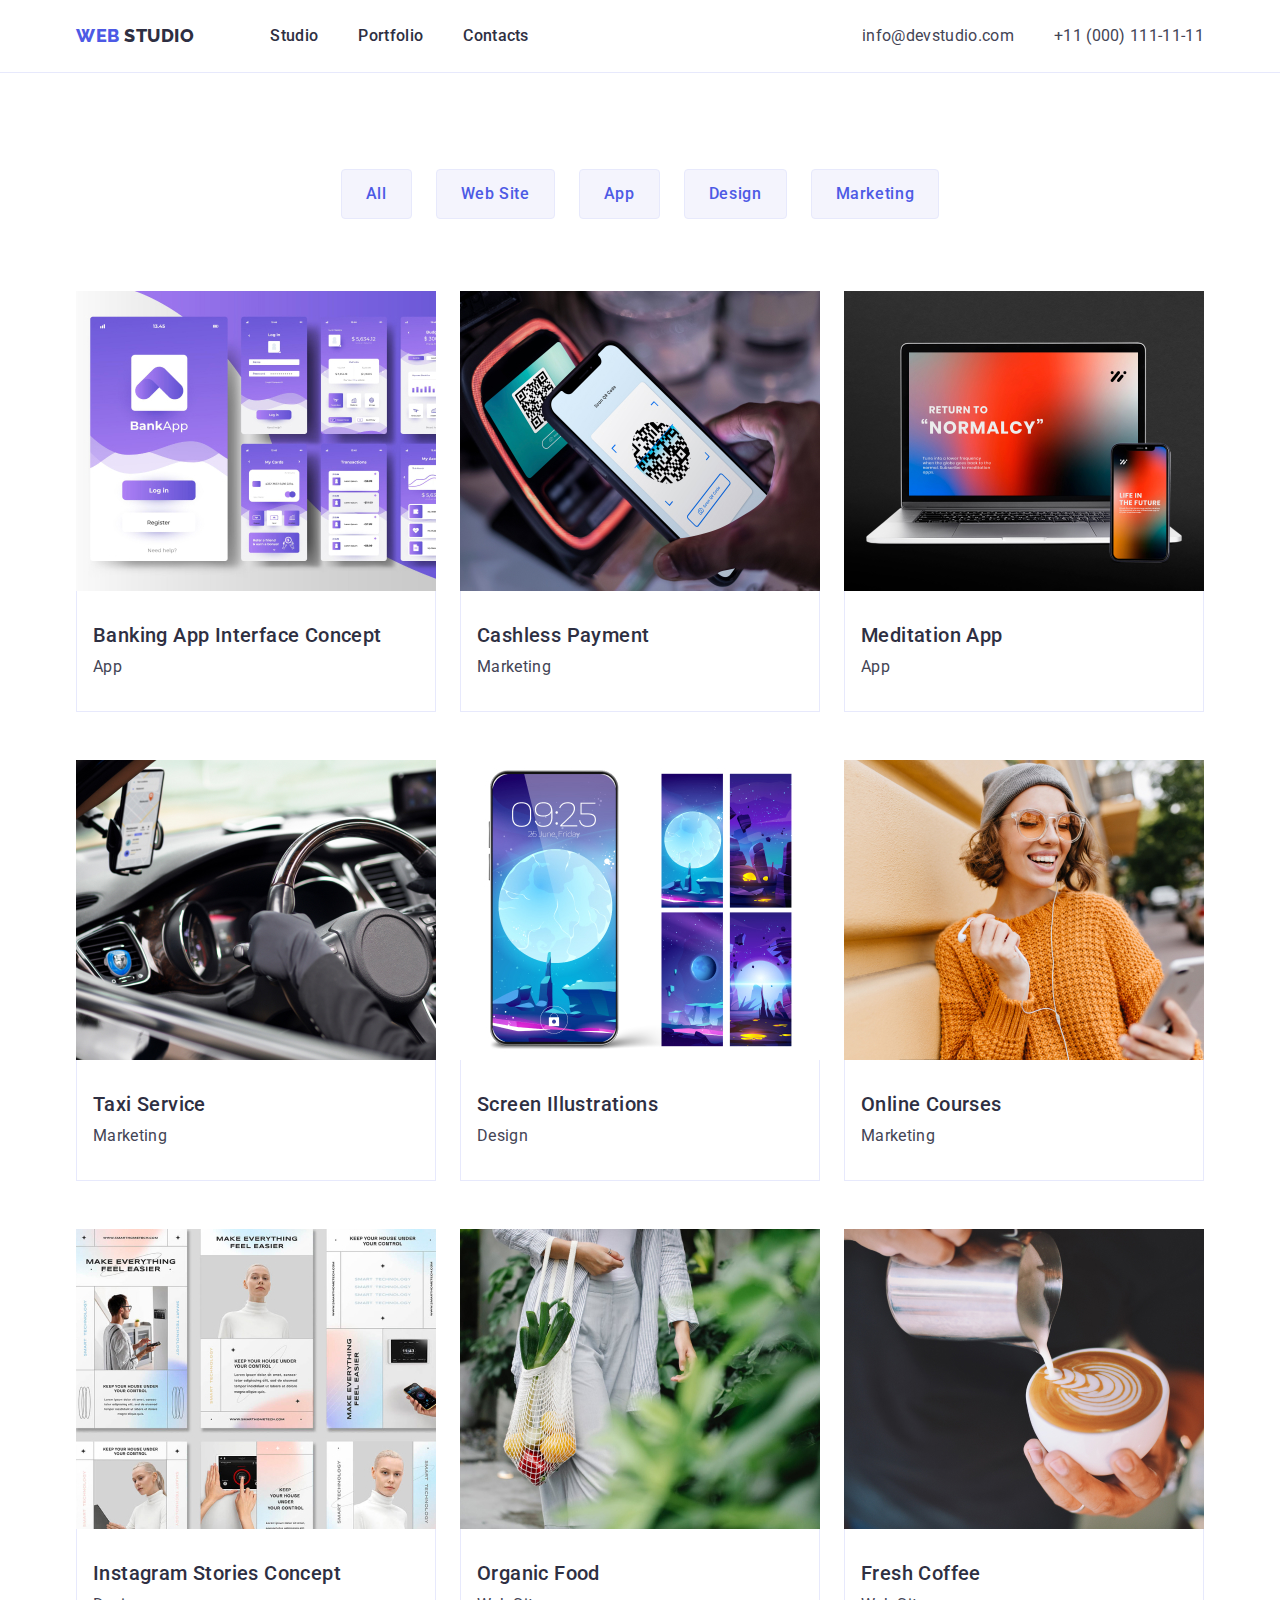
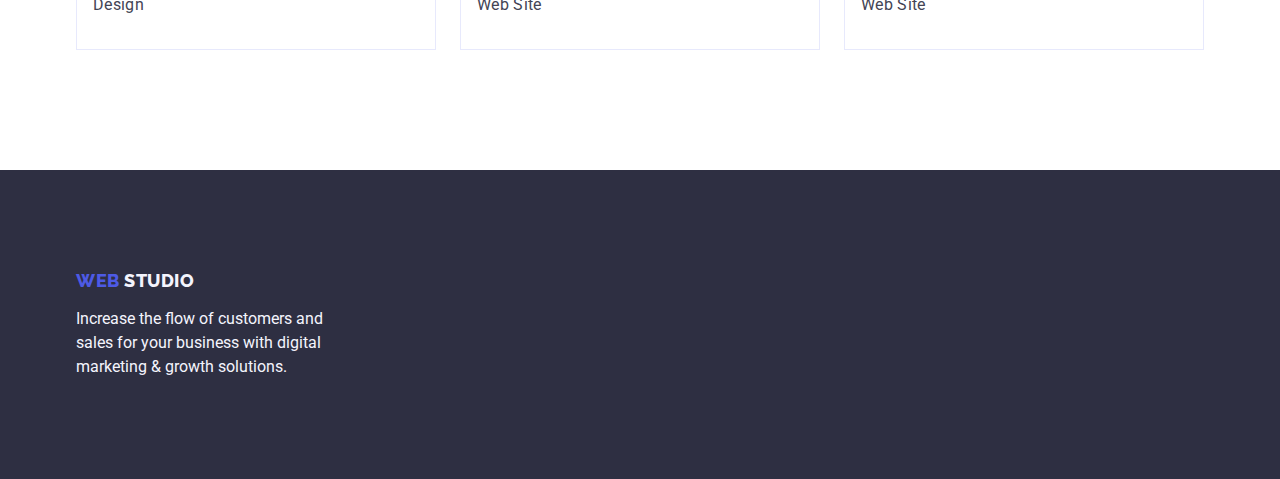
==== portfolio.html @ 8268a890 "Initial commit" ====
<!DOCTYPE html>
<html lang="en">

<head>
    <meta charset="UTF-8">
    <meta http-equiv="X-UA-Compatible" content="IE=edge">
    <meta name="viewport" content="width=device-width, initial-scale=1.0">
    <title>Portfolio</title>
    <link rel="preconnect" href="https://fonts.googleapis.com">
    <link rel="preconnect" href="https://fonts.gstatic.com" crossorigin>
    <link href="https://fonts.googleapis.com/css2?family=Raleway:wght@800&family=Roboto:wght@400;500;700&display=swap"
        rel="stylesheet">
    <link rel="stylesheet"
        href="https://cdnjs.cloudflare.com/ajax/libs/modern-normalize/1.1.0/modern-normalize.min.css">
    <link rel="stylesheet" href="./css/styles.css">
</head>

<body style="font-family: 'Roboto', sans-serif" class="body">


    <!-- Header -->

    <header class="page-header">
        <div class="container header-container">
            <nav class="nav-logo">
                <a class="logo link" href="./index.html">Web
                    <span class="log">Studio</span>
                </a>

                <ul class="list list-menu">
                    <li><a class="menu link" href="./index.html">Studio</a></li>
                    <li><a class="menu link" href="./portfolio.html">Portfolio</a></li>
                    <li><a class="menu link" href="">Contacts</a></li>
                </ul>
            </nav>

            <address class="address">
                <ul class="list numbers">
                    <li><a class="info link" href="mailto:info@devstudio.com">info@devstudio.com</a></li>
                    <li><a class="info link" href="tel:+110001111111">+11 (000) 111-11-11</a></li>
                </ul>
            </address>
        </div>
    </header>


    <!-- Main content -->

    <main>

        <!-- Section 1 -->
        <section class="tack">
            <div class="container">
                <h1 hidden>Section1</h1>
                <ul class="list tacks">
                    <li>
                        <button class="buttons" type="button">All</button>
                    </li>
                    <li>
                        <button class="buttons" type="button">Web Site</button>
                    </li>
                    <li>
                        <button class="buttons" type="button">App</button>
                    </li>
                    <li>
                        <button class="buttons" type="button">Design</button>
                    </li>
                    <li>
                        <button class="buttons" type="button">Marketing</button>
                    </li>
                </ul>


                <!-- Section2 -->

                <ul class="list opportunity">

                    <li class="aplication">
                        <a class="link" href="">
                            <img src="./images/banking.jpg" alt="banking" width="360">
                            <div class="numeric">
                                <h2 class="list-text">Banking App Interface Concept</h2>
                                <p class="features-text">App</p>
                            </div>
                        </a>
                    </li>


                    <li class="aplication">
                        <a href="" class="link">
                            <img src="./images/payments.jpg" alt="payment" width="360">
                            <div class="numeric">
                                <h2 class="list-text">Cashless Payment</h2>
                                <p class="features-text">Marketing</p>
                            </div>
                        </a>
                    </li>


                    <li class="aplication">
                        <a href="" class="link">
                            <img src="./images/meditation.jpg" alt="mac-phone" width="360">
                            <div class="numeric">
                                <h2 class="list-text">Meditation App</h2>
                                <p class="features-text">App</p>
                            </div>
                        </a>
                    </li>


                    <li class="aplication">
                        <a href="" class="link">
                            <img src="./images/taxi.jpg" alt="taxi" width="360">
                            <div class="numeric">
                                <h2 class="list-text">Taxi Service</h2>
                                <p class="features-text">Marketing</p>
                            </div>
                        </a>
                    </li>


                    <li class="aplication">
                        <a href="" class="link">
                            <img src="./images/screen.jpg" alt="screen-illustrations" width="360">
                            <div class="numeric">
                                <h2 class="list-text">Screen Illustrations</h2>
                                <p class="features-text">Design</p>
                            </div>
                        </a>
                    </li>


                    <li class="aplication">
                        <a href="" class="link">
                            <img src="./images/online.jpg" alt="online" width="360">
                            <div class="numeric">
                                <h2 class="list-text">Online Courses</h2>
                                <p class="features-text">Marketing</p>
                            </div>
                        </a>
                    </li>


                    <li class="aplication">
                        <a href="" class="link">
                            <img src="./images/instagram.jpg" alt="instagram" width="360">
                            <div class="numeric">
                                <h2 class="list-text">Instagram Stories Concept</h2>
                                <p class="features-text">Design</p>
                            </div>
                        </a>
                    </li>


                    <li class="aplication">
                        <a href="" class="link">
                            <img src="./images/organic.jpg" alt="food" width="360">
                            <div class="numeric">
                                <h2 class="list-text">Organic Food</h2>
                                <p class="features-text">Web Site</p>
                            </div>
                        </a>
                    </li>


                    <li class="aplication">
                        <a href="" class="link">
                            <img src="./images/coffee.jpg" alt="coffee" width="360">
                            <div class="numeric">
                                <h2 class="list-text">Fresh Coffee</h2>
                                <p class="features-text">Web Site</p>
                            </div>
                        </a>
                    </li>

                </ul>
            </div>
        </section>
    </main>


    <!-- Footer -->

    <footer class="dawn">
        <div class="container">
            <a class="footer-logo link" href="./index.html">Web
                <span class="logos">Studio</span>
            </a>
            <p class="solution">Increase the flow of customers and sales for your business with digital marketing &
                growth solutions.</p>
        </div>
    </footer>
</body>

</html>
---- css/styles.css ----
/* main color #2E2F42 */
/* logo and button colour #4D5AE5 */
/* background color hero #2E2F42 */
/* text colour hero #ffffff */
/* <p> colour #434455 */
:root {
  --main-text-color: #2e2f42;
  --logo-button-color: #4d5ae5;
  --background-hero-color: #2e2f42;
  --paragraph-color: #434455;
}

img {
  display: block;
}

.container {
  width: 1158px;
  margin: 0 auto;
  padding-left: 15px;
  padding-right: 15px;
}

h1,
h2,
h3,
p {
  margin: 0;
}

/* Body */

.body {
  font-family: "Roboto", sans-serif;
  color: #434455;
  background-color: #ffffff;
}

/* Header */

.page-header {
  border-bottom: 1px solid #e7e9fc;
}

/* Navigation */

.header-container {
  display: flex;
  padding-top: 24px;
  padding-bottom: 24px;
}

.nav-logo {
  align-items: center;
  display: flex;
}

.logo {
  font-family: "Raleway", sans-serif;
  font-weight: 800;
  font-size: 18px;
  line-height: 1.17;
  letter-spacing: 0.03em;
  text-transform: uppercase;
  color: var(--logo-button-color);
  text-decoration: none;
  margin-right: 76px;
}

.list-menu {
  display: flex;
}

.log {
  color: var(--main-text-color);
}

.list {
  list-style: none;
  gap: 40px;
  margin: 0;
  padding: 0;
}

.menu {
  font-weight: 500;
  line-height: 1.5;
  letter-spacing: 0.02em;
  color: var(--main-text-color);
  text-decoration: none;
  gap: 40px;
}

.numbers {
  display: flex;
}

/* Address */

.address {
  font-style: normal;
  margin-left: auto;
}

.info {
  line-height: 1.5;
  letter-spacing: 0.02em;
  color: #434455;
  list-style: none;
  text-decoration: none;
}

.list .link:hover,
.list .link:focus {
  color: #404bbf;
}

/* Main Content */

/* Section 1 */

.one {
  background-color: var(--background-hero-color);
  padding-top: 188px;
  padding-bottom: 188px;
}

.hero {
  font-size: 56px;
  line-height: 1.07;
  text-align: center;
  letter-spacing: 0.02em;
  color: #ffffff;
  max-width: 496px;
  margin: auto;
  margin-bottom: 48px;
}

.button {
  background-color: var(--logo-button-color);
  font-family: "Roboto", sans-serif;
  font-weight: 500;
  font-size: 16px;
  line-height: 1.5;
  letter-spacing: 0.04em;
  color: #ffffff;
  display: block;
  min-width: 169px;
  height: 56px;
  border: none;
  border-radius: 4px;
  cursor: pointer;
  margin: auto;
}

.button:hover,
.button:focus {
  background-color: #404bbf;
  cursor: pointer;
}

/* Section 2 */

.two {
  padding-top: 120px;
  padding-bottom: 120px;
}
.list.tech {
  display: flex;
  gap: 24px;
}

.first-tech {
  width: calc((100% - 72px) / 4);
}

.features.point {
  margin-bottom: 8px;
}

.features {
  font-weight: 500;
  font-size: 20px;
  line-height: 1.2;
  letter-spacing: 0.02em;
  color: var(--main-text-color);
}

.features-text {
  line-height: 1.5;
  letter-spacing: 0.02em;
  color: var(--paragraph-color);
}

/* Section 3 */

.three {
  padding-bottom: 120px;
}

.work {
  font-size: 36px;
  line-height: 1.11;
  text-align: center;
  letter-spacing: 0.02em;
  text-transform: capitalize;
  color: var(--main-text-color);
  margin-bottom: 72px;
}
.list.works {
  gap: 24px;
  display: flex;
}

/* Section 4 */

.four {
  background-color: #f4f4fd;
  padding-top: 120px;
  padding-bottom: 120px;
}

.team {
  font-size: 36px;
  line-height: 1.11;
  text-align: center;
  letter-spacing: 0.02em;
  text-transform: capitalize;
  color: var(--main-text-color);
  margin-bottom: 72px;
}
.list.workers {
  gap: 24px;
  display: flex;
}

.image {
  background-color: #ffffff;
  border-radius: 0px 0px 4px 4px;
}

.name {
  padding-top: 32px;
  padding-bottom: 32px;
  padding-left: 16px;
  padding-right: 16px;
}
.features.names {
  text-align: center;
  margin-bottom: 8px;
}

.features-text.position {
  text-align: center;
}

/* Footer */

.dawn {
  background-color: var(--background-hero-color);
  padding-top: 100px;
  padding-bottom: 100px;
}

.footer-logo {
  font-family: "Raleway", sans-serif;
  font-weight: 800;
  font-size: 18px;
  line-height: 1.17;
  letter-spacing: 0.03em;
  text-transform: uppercase;
  color: var(--logo-button-color);
  text-decoration: none;
  display: inline-block;
  margin-bottom: 16px;
}

.logos {
  color: #f4f4fd;
}
.solution {
  color: #f4f4fd;
  width: 264px;
  line-height: 1.5;
}

/* PORTFOLIO */

/* Section 1 */

.tack {
  padding-top: 96px;
  padding-bottom: 120px;
}

.list.tacks {
  justify-content: center;
  gap: 24px;
  margin-bottom: 72px;
  display: flex;
}

.buttons {
  font-family: "Roboto", sans-serif;
  font-weight: 500;
  font-size: 16px;
  line-height: 1.5;
  letter-spacing: 0.04em;
  color: var(--logo-button-color);
  background-color: #f4f4fd;
  padding-top: 12px;
  padding-bottom: 12px;
  padding-left: 24px;
  padding-right: 24px;
  border: 1px solid #e7e9fc;
  border-radius: 4px;
}
.buttons:hover,
.buttons:focus {
  color: #ffffff;
  background-color: #404bbf;
  cursor: pointer;
  border: 1px solid transparent;
  border-radius: 4px;
}

/* Section 2 */

.list.opportunity {
  display: flex;
  flex-wrap: wrap;
  column-gap: 24px;
  row-gap: 48px;
}

.container .aplication {
  display: flex;
}

.aplication {
  width: calc((100% - 48px) / 3);
}

.numeric {
  padding: 32px 16px;
  border: 1px solid #e7e9fc;
  border-top: none;
}

.link {
  text-decoration: none;
}

.list-text {
  font-weight: 500;
  font-size: 20px;
  line-height: 1.2;
  letter-spacing: 0.02em;
  color: var(--main-text-color);
  margin-bottom: 8px;
}
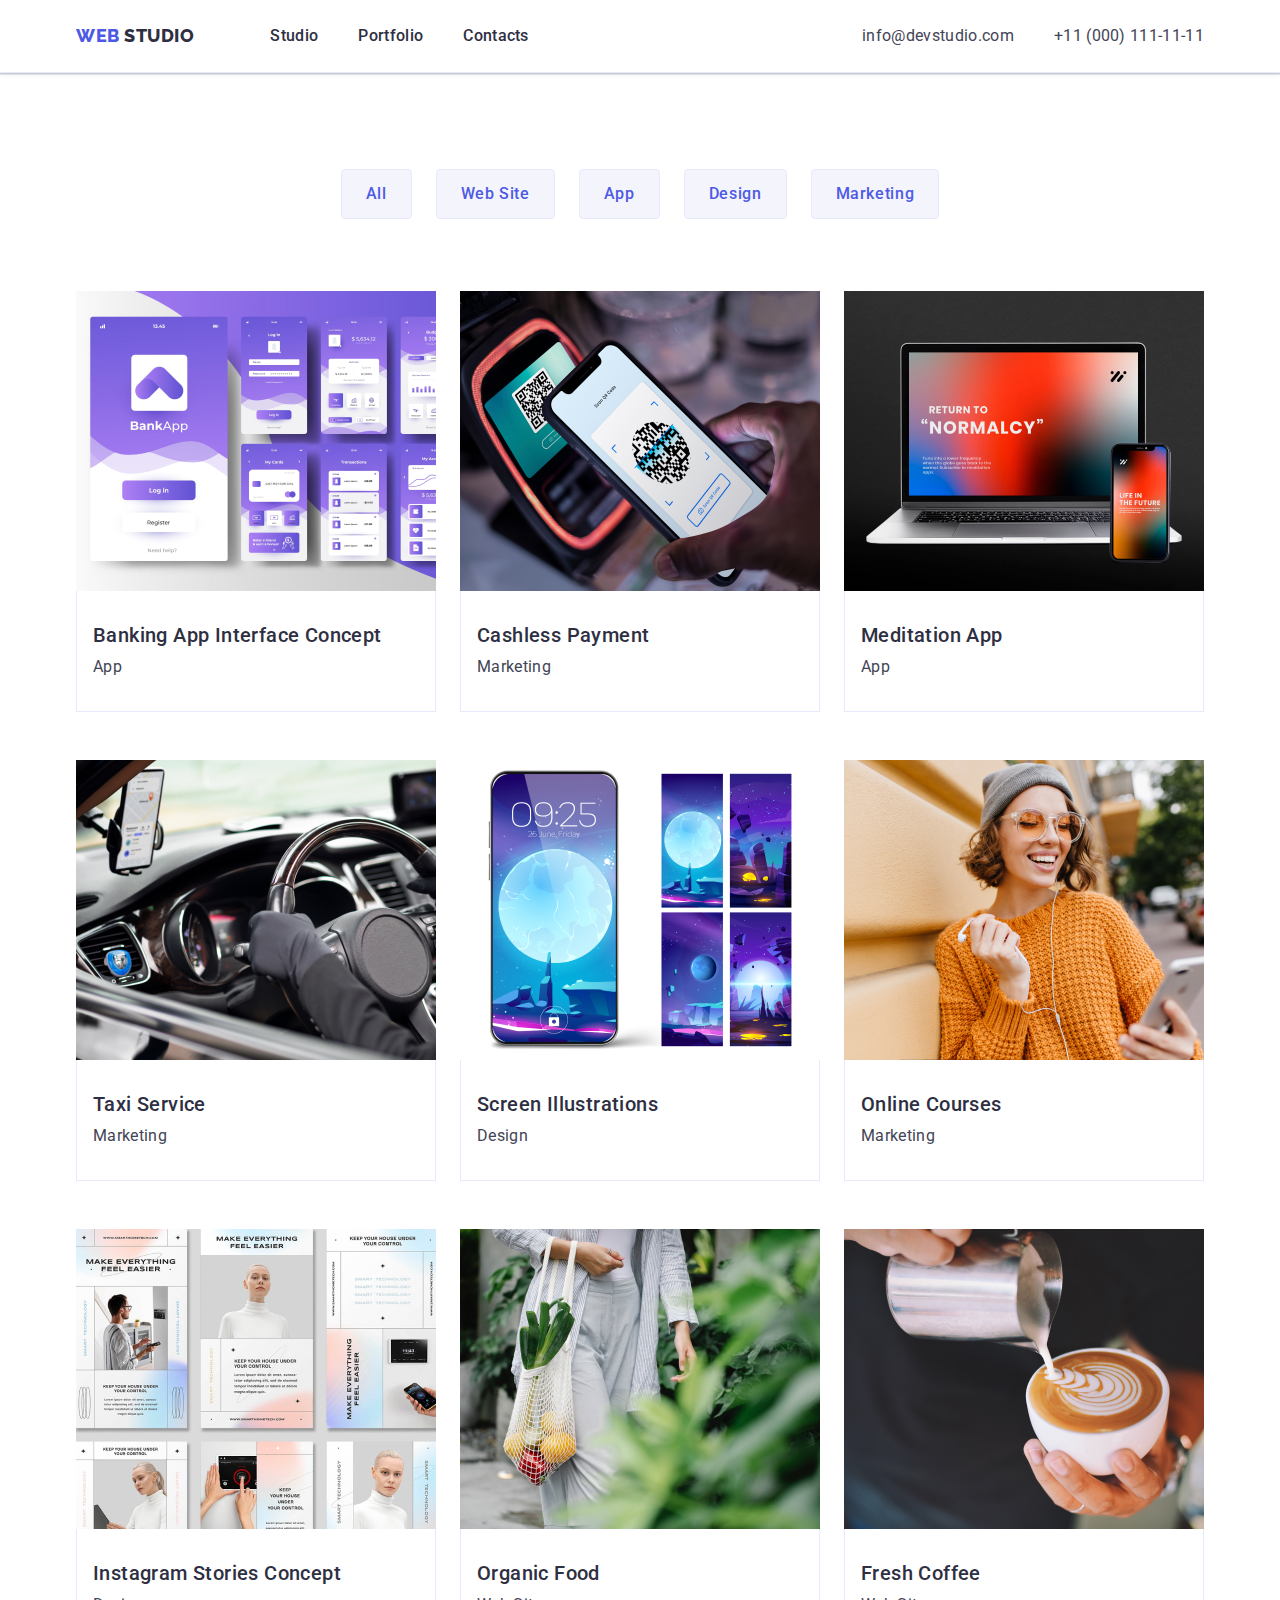
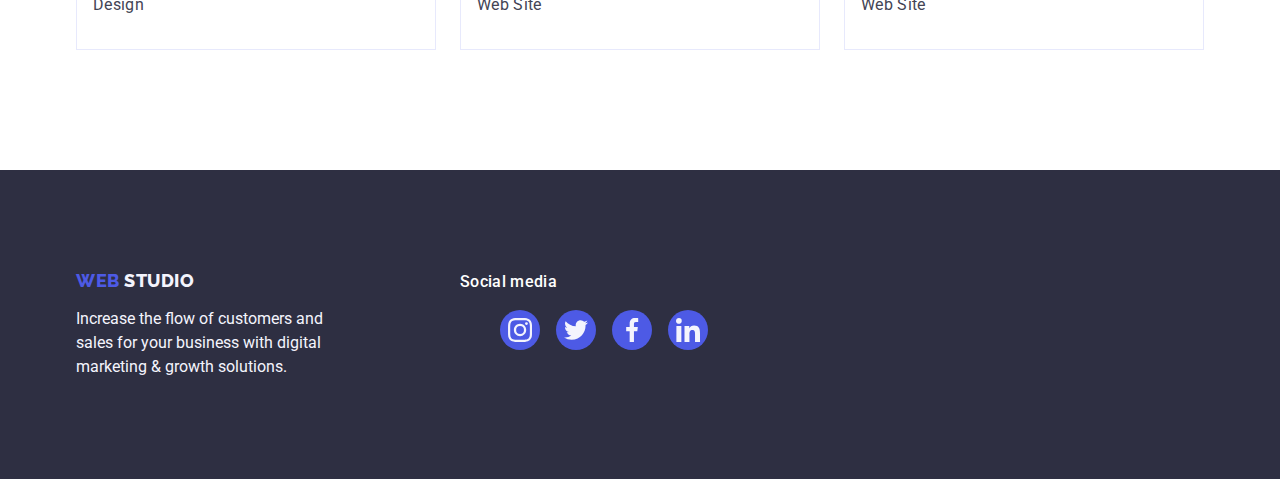
==== commit 6cec8c8e: "Update portfolio.html" ====
--- a/portfolio.html
+++ b/portfolio.html
@@ -181,15 +181,54 @@
 
     <!-- Footer -->
 
-    <footer class="dawn">
-        <div class="container">
-            <a class="footer-logo link" href="./index.html">Web
-                <span class="logos">Studio</span>
-            </a>
-            <p class="solution">Increase the flow of customers and sales for your business with digital marketing &
-                growth solutions.</p>
-        </div>
-    </footer>
+    <div>
+        <footer class="dawn">
+            <div class="container footer">
+                <div class="dawn-logo">
+                    <a class="footer-logo link" href="./index.html">Web
+                        <span class="logos">Studio</span>
+                    </a>
+                    <p class="solution">Increase the flow of customers and sales for your business with digital
+                        marketing &
+                        growth solutions.</p>
+                </div>
+
+                <div>
+                    <p class="media">Social media</p>
+                    <ul class="media-list">
+                        <li class="media-list-text">
+                            <a class="social-media" href="">
+                                <svg class="social-media-icon" width="24" height="24">
+                                    <use href="./images/icons.svg#icon-instagram"></use>
+                                </svg>
+                            </a>
+                        </li>
+                        <li class="media-list-text">
+                            <a class="social-media" href="">
+                                <svg class="social-media-icon" width="24" height="24">
+                                    <use href="./images/icons.svg#icon-twitter"></use>
+                                </svg>
+                            </a>
+                        </li>
+                        <li class="media-list-text">
+                            <a class="social-media" href="">
+                                <svg class="social-media-icon" width="24" height="24">
+                                    <use href="./images/icons.svg#icon-facebook"></use>
+                                </svg>
+                            </a>
+                        </li>
+                        <li class="media-list-text">
+                            <a class="social-media" href="">
+                                <svg class="social-media-icon" width="24" height="24">
+                                    <use href="./images/icons.svg#icon-linkedin"></use>
+                                </svg>
+                            </a>
+                        </li>
+                    </ul>
+                </div>
+            </div>
+        </footer>
+    </div>
 </body>
 
 </html>--- a/css/styles.css
+++ b/css/styles.css
@@ -28,7 +28,7 @@
   margin: 0;
 }
 
-/* Body */
+/*=================== Body ==================*/
 
 .body {
   font-family: "Roboto", sans-serif;
@@ -36,13 +36,15 @@
   background-color: #ffffff;
 }
 
-/* Header */
+/*===================== Header ========================*/
 
 .page-header {
   border-bottom: 1px solid #e7e9fc;
-}
-
-/* Navigation */
+  box-shadow: 0px 2px 1px rgba(46, 47, 66, 0.08),
+    0px 1px 1px rgba(46, 47, 66, 0.16), 0px 1px 6px rgba(46, 47, 66, 0.08);
+}
+
+/*===================== Navigation ======================*/
 
 .header-container {
   display: flex;
@@ -91,11 +93,11 @@
   gap: 40px;
 }
 
+/*================== Address =======================*/
+
 .numbers {
   display: flex;
 }
-
-/* Address */
 
 .address {
   font-style: normal;
@@ -115,14 +117,26 @@
   color: #404bbf;
 }
 
-/* Main Content */
-
-/* Section 1 */
+/*============================= Main Content ==========================*/
+
+/*================ Section 1 =================*/
 
 .one {
   background-color: var(--background-hero-color);
   padding-top: 188px;
   padding-bottom: 188px;
+  max-width: 1440px;
+  max-height: 600px;
+  margin-left: auto;
+  margin-right: auto;
+  background-image: linear-gradient(
+      rgba(46, 47, 66, 0.7),
+      rgba(46, 47, 66, 0.7)
+    ),
+    url(../images/people-office.jpg);
+  background-repeat: no-repeat;
+  background-position: center;
+  background-size: cover;
 }
 
 .hero {
@@ -159,12 +173,13 @@
   cursor: pointer;
 }
 
-/* Section 2 */
+/*==================== Section 2 ===================*/
 
 .two {
   padding-top: 120px;
   padding-bottom: 120px;
 }
+
 .list.tech {
   display: flex;
   gap: 24px;
@@ -192,7 +207,17 @@
   color: var(--paragraph-color);
 }
 
-/* Section 3 */
+.icon-background {
+  display: flex;
+  align-items: center;
+  justify-content: center;
+  height: 112px;
+  background-color: #f4f4fd;
+  border-radius: 4px;
+  margin-bottom: 8px;
+}
+
+/*======================= Section 3 =================*/
 
 .three {
   padding-bottom: 120px;
@@ -212,7 +237,7 @@
   display: flex;
 }
 
-/* Section 4 */
+/*====================== Section 4 ========================*/
 
 .four {
   background-color: #f4f4fd;
@@ -237,6 +262,9 @@
 .image {
   background-color: #ffffff;
   border-radius: 0px 0px 4px 4px;
+  box-shadow: 0px 1px 6px rgba(46, 47, 66, 0.08),
+    0px 1px 1px rgba(46, 47, 66, 0.16), 0px 2px 1px rgba(46, 47, 66, 0.08);
+  width: calc((100% - 72px) / 4);
 }
 
 .name {
@@ -254,12 +282,99 @@
   text-align: center;
 }
 
-/* Footer */
+.social {
+  display: flex;
+  justify-content: center;
+  gap: 24px;
+}
+
+.social-list {
+  width: 40px;
+  height: 40px;
+  list-style: none;
+}
+
+.social-list-icon {
+  width: 100%;
+  height: 100%;
+  background-color: #4d5ae5;
+  border-radius: 50%;
+  display: flex;
+  align-items: center;
+  justify-content: center;
+}
+
+.social-list-icon:hover,
+.social-list-icon:focus {
+  background-color: #404bbf;
+}
+
+.button-icon {
+  fill: #f4f4fd;
+}
+
+/*======================= Section 5 =======================*/
+
+.five {
+  padding-top: 120px;
+  padding-bottom: 120px;
+}
+
+.customers {
+  font-size: 36px;
+  line-height: 1.1;
+  color: var(--main-text-color);
+  margin-bottom: 72px;
+  text-align: center;
+}
+
+.customers-list {
+  display: flex;
+  gap: 24px;
+  list-style: none;
+  padding-left: 0;
+}
+
+.customers-list-icon {
+  width: calc((100% - 120px) / 6);
+  height: 88px;
+}
+
+.customers-icon {
+  width: 100%;
+  height: 100%;
+  border: 1px solid #8e8f99;
+  border-radius: 4px;
+  display: flex;
+  align-items: center;
+  justify-content: center;
+  color: #8e8f99;
+}
+
+.customers-icon:hover,
+.customers-icon:focus {
+  border-color: #404bbf;
+  color: #404bbf;
+}
+
+.customer {
+  fill: currentColor;
+}
+
+/*====================== Footer ==================*/
+.footer {
+  display: flex;
+  align-items: baseline;
+}
 
 .dawn {
   background-color: var(--background-hero-color);
   padding-top: 100px;
   padding-bottom: 100px;
+}
+
+.dawn-logo {
+  margin-right: 120px;
 }
 
 .footer-logo {
@@ -283,10 +398,46 @@
   width: 264px;
   line-height: 1.5;
 }
-
-/* PORTFOLIO */
-
-/* Section 1 */
+.media {
+  font-weight: 500;
+  font-size: 16px;
+  line-height: 1.5;
+  letter-spacing: 0.02em;
+  color: #ffffff;
+  margin-bottom: 16px;
+}
+
+.media-list {
+  display: flex;
+  gap: 16px;
+  list-style: none;
+}
+.media-list-text {
+  width: 40px;
+  height: 40px;
+}
+
+.social-media {
+  width: 100%;
+  height: 100%;
+  background-color: var(--logo-button-color);
+  border-radius: 50%;
+  display: flex;
+  align-items: center;
+  justify-content: center;
+}
+
+.social-media:hover,
+.social-media:focus {
+  background-color: #31d0aa;
+}
+
+.social-media-icon {
+  fill: #f4f4fd;
+}
+/*============================= PORTFOLIO =====================*/
+
+/*===================== Section 1 ==================*/
 
 .tack {
   padding-top: 96px;
@@ -322,9 +473,11 @@
   cursor: pointer;
   border: 1px solid transparent;
   border-radius: 4px;
-}
-
-/* Section 2 */
+  box-shadow: 0px 3px 1px rgba(0, 0, 0, 0.1), 0px 2px 1px rgba(0, 0, 0, 0.08),
+    0px 2px 2px rgba(0, 0, 0, 0.12);
+}
+
+/*============================= Section 2 ======================*/
 
 .list.opportunity {
   display: flex;
@@ -347,6 +500,12 @@
   border-top: none;
 }
 
+.aplication .link:hover,
+.aplication .link:focus {
+  box-shadow: 0px 1px 6px rgba(46, 47, 66, 0.08),
+    0px 1px 1px rgba(46, 47, 66, 0.16), 0px 2px 1px rgba(46, 47, 66, 0.08);
+}
+
 .link {
   text-decoration: none;
 }
